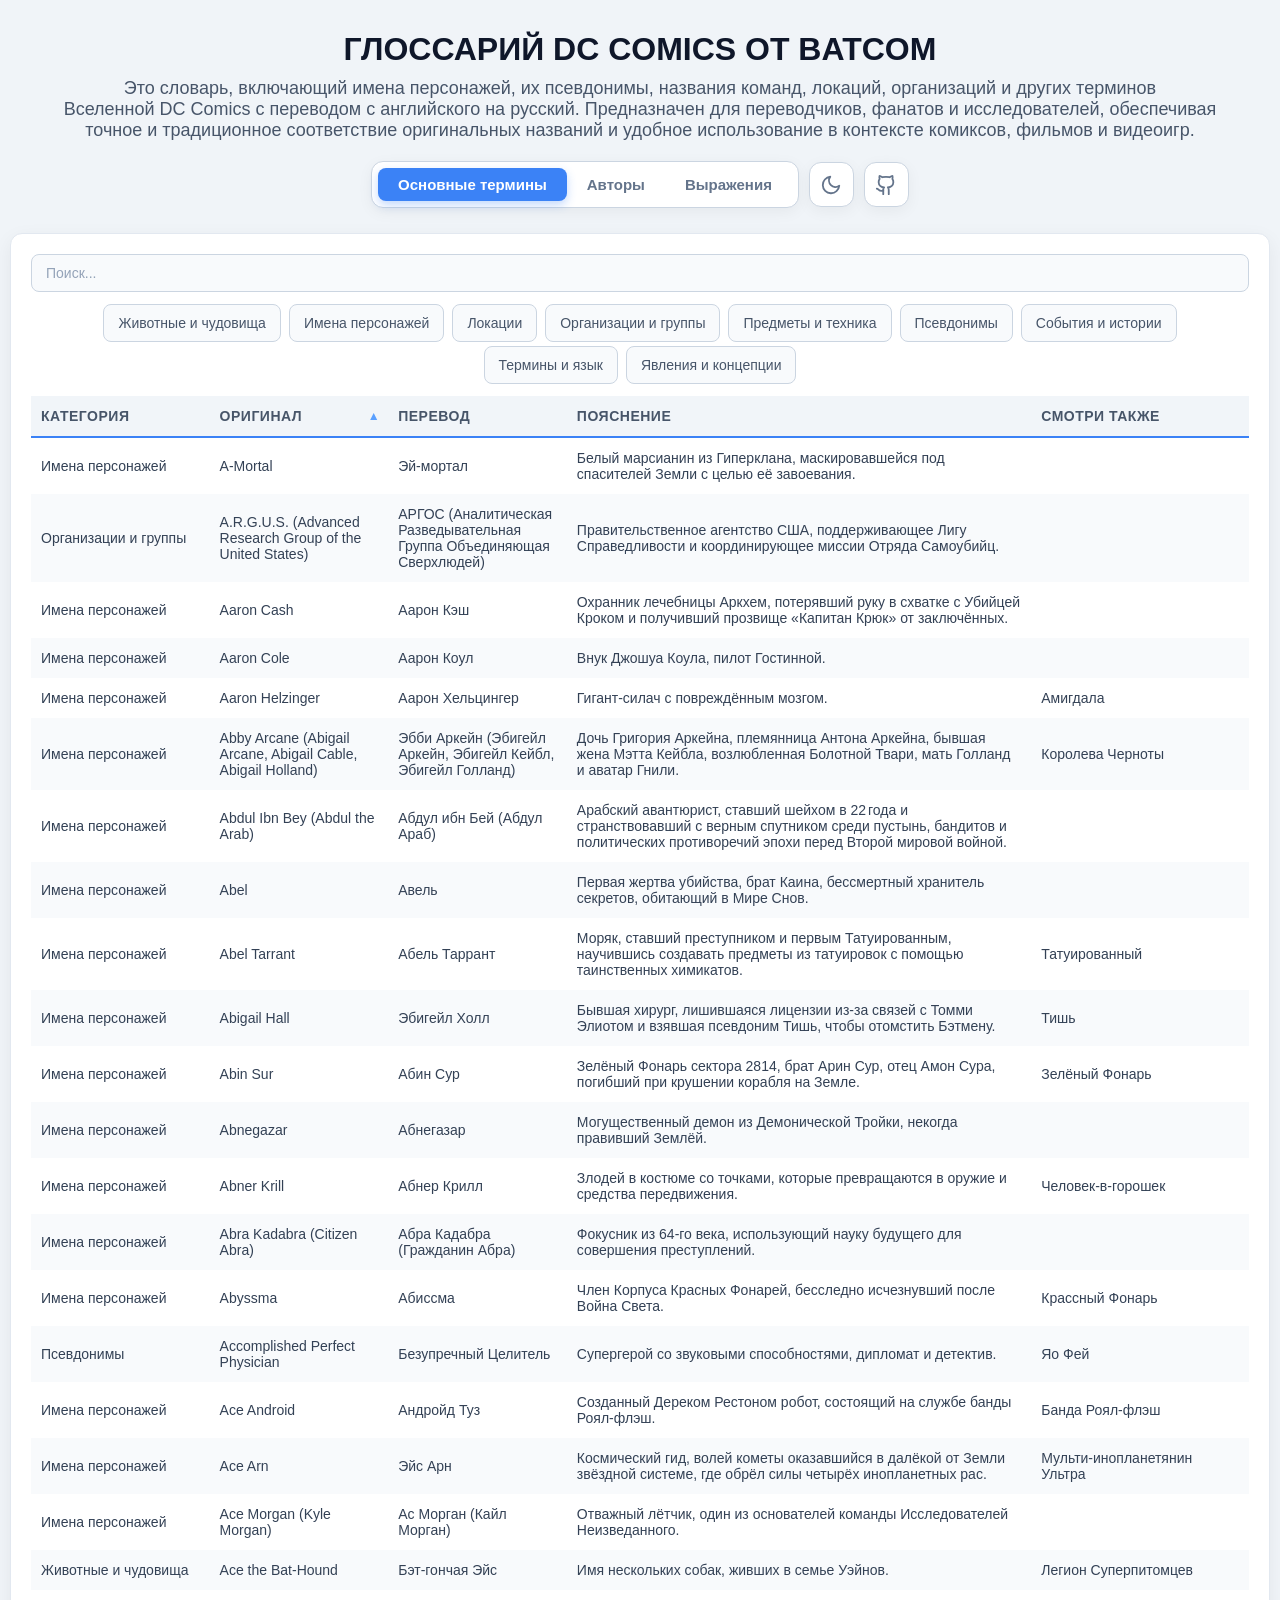
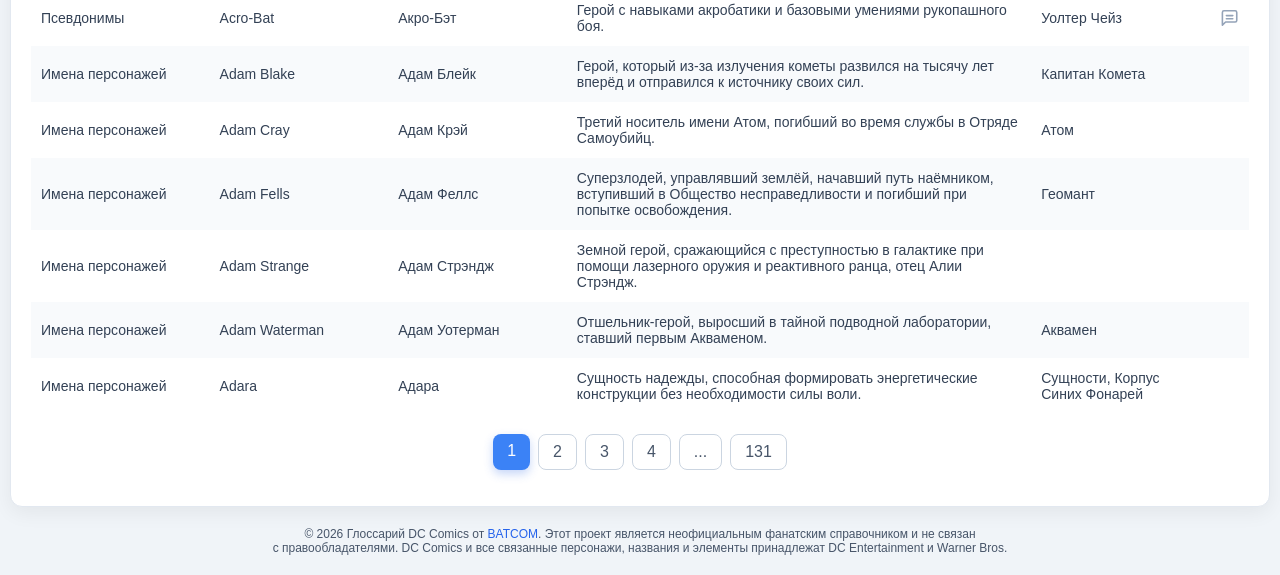
==== index.html @ 6cda02e2 "Update index.html" ====
<!DOCTYPE html>
<html lang="ru">
<head>
<meta charset="UTF-8">
<meta name="viewport" content="width=device-width, initial-scale=1.0">
<meta name="yandex-verification" content="88deb02aa91ca943" />
<title>Глоссарий DC Comics от BATCOM</title>
<link rel="icon" href="assets/favicon.ico" type="image/x-icon">
<link rel="icon" type="image/png" sizes="32x32" href="assets/favicon-32x32.png">
<link rel="icon" type="image/png" sizes="16x16" href="assets/favicon-16x16.png">
<link rel="apple-touch-icon" href="assets/apple-touch-icon.png">
<link rel="stylesheet" href="style.css">

<!-- Yandex.Metrika counter -->
<script type="text/javascript">
    (function(m,e,t,r,i,k,a){
        m[i]=m[i]||function(){(m[i].a=m[i].a||[]).push(arguments)};
        m[i].l=1*new Date();
        for (var j = 0; j < document.scripts.length; j++) {if (document.scripts[j].src === r) { return; }}
        k=e.createElement(t),a=e.getElementsByTagName(t)[0],k.async=1,k.src=r,a.parentNode.insertBefore(k,a)
    })(window, document,'script','https://mc.yandex.ru/metrika/tag.js?id=108489536', 'ym');

    ym(108489536, 'init', {ssr:true, webvisor:true, clickmap:true, referrer: document.referrer, url: location.href, accurateTrackBounce:true, trackLinks:true});
</script>
<noscript><div><img src="https://mc.yandex.ru/watch/108489536" style="position:absolute; left:-9999px;" alt="" /></div></noscript>
<!-- /Yandex.Metrika counter -->

</head>
<body>

<h1>ГЛОССАРИЙ DC COMICS ОТ BATCOM</h1>

<div id="description">
  Это словарь, включающий имена персонажей, их псевдонимы, названия команд, локаций, организаций и других терминов Вселенной DC Comics с переводом с английского на русский. Предназначен для переводчиков, фанатов и исследователей, обеспечивая точное и традиционное соответствие оригинальных названий и удобное использование в контексте комиксов, фильмов и видеоигр.
</div>

<!-- Новые стильные вкладки -->
<!-- Новые стильные вкладки и кнопки действий -->
<div id="tabsMenu">
  <div class="tabs-and-actions">
    <div class="tabs-container">
      <button class="tab-btn active" data-tab="main">Основные термины</button>
      <button class="tab-btn" data-tab="authors">Авторы</button>
      <button class="tab-btn" data-tab="phrases">Выражения</button>
    </div>
    
    <div class="action-buttons">
      <!-- Кнопка смены темы -->
      <button id="themeToggle" class="icon-btn" title="Переключить тему">
        <!-- Иконка будет подставляться через JS -->
      </button>
      
      <!-- Кнопка GitHub -->
      <a href="https://github.com/nik3elge/BATCOM-Glossary-of-DC-Comics" target="_blank" class="icon-btn" title="О проекте на GitHub">
        <svg xmlns="http://www.w3.org/2000/svg" width="22" height="22" viewBox="0 0 24 24" fill="none" stroke="currentColor" stroke-width="2" stroke-linecap="round" stroke-linejoin="round">
          <path d="M15 22v-4a4.8 4.8 0 0 0-1-3.5c3 0 6-2 6-5.5.08-1.25-.27-2.48-1-3.5.28-1.15.28-2.35 0-3.5 0 0-1 0-3 1.5-2.64-.5-5.36-.5-8 0C6 2 5 2 5 2c-.3 1.15-.3 2.35 0 3.5A5.403 5.403 0 0 0 4 9c0 3.5 3 5.5 6 5.5-.39.49-.68 1.05-.85 1.65-.17.6-.22 1.23-.15 1.85v4"/>
          <path d="M9 18c-4.51 2-5-2-7-2"/>
        </svg>
      </a>
    </div>
  </div>
</div>

<!-- Контейнер, который будет перестраиваться с помощью JS -->
<div id="tableContainer">
  <!-- Внутренности будут генерироваться динамически -->
</div>

<div id="popup" class="comment-popup"></div>

<div id="footer">
  © <span id="currentYear"></span> Глоссарий DC Comics от <a href="https://vk.com/nananabatcom" target="_blank">BATCOM</a>. Этот проект является неофициальным фанатским справочником и не связан с правообладателями. DC Comics и все связанные персонажи, названия и элементы принадлежат DC Entertainment и Warner Bros.
</div>

<!-- List.js -->
<script src="js/list.min.js"></script>
<script src="js/table.js"></script>

</body>
</html>
---- style.css ----
/* ===========================
   Общие стили
=========================== */
*,
*::before,
*::after {
  box-sizing: border-box;
}

html {
  overflow-y: scroll;
}

body {
  font-family: 'Inter', sans-serif;
  background-color: #09101d;
  color: #e6eaf3;
  margin: 0;
  padding: 10px;
}

h1 {
  text-align: center;
  margin-bottom: 10px;
  font-weight: 800;
}

#description {
  max-width: 1200px;
  width: fit-content;
  margin: 0 auto 20px auto;
  font-size: 18px;
  font-weight: 500;
  text-align: center;
}

#footer {
  max-width: 800px;
  width: fit-content;
  margin: 20px auto 10px auto;
  font-size: 12px;
  text-align: center;
  color: #8fa4c1;
}

/* ===========================
   Вкладки (меню)
=========================== */
#tabsMenu {
  display: flex;
  flex-direction: column;
  align-items: center;
  margin: 0 0 25px;
}

.tabs-container {
  display: inline-flex;
  background-color: #0f192e;
  border: 1px solid #2d416a;
  border-radius: 12px;
  padding: 6px;
  box-shadow: 0 4px 15px rgba(0,0,0,0.4);
  position: relative;
}

.tab-btn {
  background: transparent;
  color: #8fa4c1;
  border: none;
  padding: 8px 20px;
  font-size: 15px;
  font-family: 'Inter', sans-serif;
  font-weight: 600;
  border-radius: 8px;
  cursor: pointer;
  transition: all 0.3s cubic-bezier(0.4, 0, 0.2, 1);
  position: relative;
  z-index: 1;
}

.tab-btn:hover {
  color: #d6e2ff;
}

.tab-btn.active {
  color: #ffffff;
  background-color: #4178e7;
  box-shadow: 0 4px 10px rgba(65,120,231,0.3);
}

/* ===========================
   Анимация появления таблицы
=========================== */
@keyframes fadeIn {
  from { opacity: 0; transform: translateY(10px); }
  to { opacity: 1; transform: translateY(0); }
}

table {
  animation: fadeIn 1.2s ease forwards;
}

/* ===========================
   Стили ссылок
=========================== */
a {
  color: #5aa0ff;
  text-decoration: none;
  transition: color 0.2s, text-shadow 0.2s;
}

a:hover {
  color: #ffffff;
  text-shadow: 0 0 4px rgba(90,160,255,0.6);
}

a:active {
  color: #4178e7;
}

a:visited {
  color: #8fa4c1;
}

/* ===========================
   Контейнер таблицы
=========================== */
#tableContainer {
  background: #1d2a44;
  padding: 20px;
  border-radius: 12px;
  box-shadow: 0 6px 20px rgba(0,0,0,0.5);
  max-width: 1600px;
  margin: 0 auto;
  overflow-x: auto;
  border: 1px solid rgba(65,120,231,0.1);
}

/* ===========================
   Стили поиска
=========================== */
input.search,
#searchBox {
  margin-bottom: 10px;
  padding: 10px 14px;
  width: 100%;
  font-size: 14px;
  border-radius: 8px;
  border: 1.5px solid #2d416a;
  background-color: #0f192e;
  color: #8fa4c1;
  outline: none;
  transition: border 0.2s, box-shadow 0.2s, background 0.2s;
}

input.search::placeholder,
#searchBox::placeholder {
  color: #8fa4c1;
}

input.search:focus,
#searchBox:focus {
  border-color: #4178e7;
  box-shadow: 0 0 0 2px rgba(65,120,231,0.15);
  background-color: #1d2a44;
}

/* ===========================
   Стили фильтров-кнопок
=========================== */
#categoryButtons {
  margin-bottom: 10px;
  text-align: center;
}
.category-btn {
  display: inline-block; 
  margin: 2px 4px;
  padding: 10px 14px;
  border: 1.5px solid #2d416a;
  border-radius: 8px;
  background-color: #0f192e;
  color: #8fa4c1;
  cursor: pointer;
  transition: all 0.2s;
  font-size: 14px;
}
.category-btn.active {
  background-color: #4178e7;
  color: #ffffff;
}
.category-btn:hover {
  background-color: #4178e7;
  color: #ffffff;
}

/* ===========================
   Стиль ячеек-комментариев и кнопок "Проверка"
=========================== */
.comment-cell {
  padding: 0;
  height: 100%;
  display: flex;
  justify-content: center;
  align-items: center;
  cursor: pointer;
  color: #d6e2ff;
}
.comment-cell:hover {
  color: #5aa0ff;
  transform: scale(1.1);
}
.comment-cell:active {
  color: #0f192e;
}
.comment-cell svg { pointer-events: none; }

.comment-popup {
  display: none;
  position: absolute;
  z-index: 100;
  max-width: 400px;
  background: #0f192e;
  color: #d6e2ff;
  padding: 12px 14px;
  border-radius: 12px;
  box-shadow: 0 6px 20px rgba(0,0,0,0.5);
  font-size: 14px;
  line-height: 1.4;
  word-wrap: break-word;
}

.Проверка { padding: 0; }
.Проверка .check-btn {
  display: flex;
  justify-content: center;
  align-items: center;
  height: 100%;
  width: 100%;
  color: #d6e2ff;
  cursor: pointer;
  transition: color 0.2s, transform 0.15s;
}
.Проверка .check-btn:visited,
.Проверка .check-btn:focus { color: #d6e2ff; }
.Проверка .check-btn:hover { color: #5aa0ff; transform: scale(1.1); }
.Проверка .check-btn:active { color: #0f192e; transform: scale(0.95); }
.Проверка .check-btn svg { pointer-events: none; }

/* ===========================
   Таблица
=========================== */
table {
  width: 100%;
  border-collapse: separate;
  border-spacing: 0;
  font-size: 14px;
  table-layout: fixed;
}

th, td {
  padding: 12px 10px;
  text-align: left;
  white-space: normal;
  word-break: break-word;
}

td { color: #d6e2ff; }

tbody tr {
  border-bottom: 1px solid rgba(255,255,255,0.05);
  transition: background-color 0.2s, transform 0.15s, box-shadow 0.2s;
}

tbody tr:nth-child(odd) { background-color: #1d2a44; }
tbody tr:nth-child(even) { background-color: #1b2740; }
tbody tr:hover { background-color: #24345c; transform: scale(1.003); }

table thead th {
  background-color: #0f192e;
  color: #f2f6ff;
  font-weight: 700;
  text-transform: uppercase;
  letter-spacing: 0.5px;
  border-bottom: 2px solid #4178e7;
  cursor: pointer;
  position: relative;
  transition: background-color 0.2s;
}
table thead th:hover { background-color: #1d2a44; }
th.sorted-asc::after,
th.sorted-desc::after {
  position: absolute;
  right: 8px;
  top: 50%;
  transform: translateY(-50%);
  font-size: 12px;
  color: #5aa0ff;
}
th.sorted-asc::after { content: "▲"; }
th.sorted-desc::after { content: "▼"; }

/* ===========================
   Пагинация
=========================== */
ul.pagination {
  list-style: none;
  padding: 0;
  display: flex;
  gap: 8px;
  justify-content: center;
  flex-wrap: wrap;
  margin-top: 20px;
}
ul.pagination li {
  cursor: pointer;
  padding: 8px 14px;
  border-radius: 8px;
  border: 1px solid #2d416a;
  background-color: #1d2a44;
  color: #e6eaf3;
  font-weight: 500;
  transition: all 0.2s ease;
  display: inline-block;
}
ul.pagination li a {
  display: block;
  width: 100%;
  height: 100%;
  color: inherit;
  text-decoration: none;
  text-align: center;
}
ul.pagination li:hover {
  background-color: #2d416a;
  border-color: #4178e7;
  color: #ffffff;
}
ul.pagination li.active {
  background-color: #4178e7;
  color: #ffffff;
  border: none;
  box-shadow: 0 4px 10px rgba(65,120,231,0.3);
}

/* ===========================
   Кнопки иконок
=========================== */
.tabs-and-actions {
  display: flex;
  gap: 10px;
  align-items: center;
  flex-wrap: wrap;
  justify-content: center;
}

.action-buttons {
  display: flex;
  gap: 10px;
}

.icon-btn {
  display: flex;
  align-items: center;
  justify-content: center;
  width: 45px;
  height: 45px;
  border-radius: 12px;
  background-color: #0f192e;
  border: 1px solid #2d416a;
  color: #8fa4c1;
  cursor: pointer;
}

.icon-btn:hover {
  color: #d6e2ff;
  background-color: #1d2a44;
  box-shadow: 0 4px 10px rgba(65,120,231,0.2);
}

/* ===========================
   Плавное переключение темы
=========================== */
body, #tableContainer, .tabs-container, .icon-btn, input.search, #searchBox, .comment-popup {
  transition: background-color 0.4s ease, color 0.5s ease, border-color 0.5s ease, box-shadow 0.5s ease;
}

/* ===========================
   СВЕТЛАЯ ТЕМА (Modern Light Mode)
=========================== */
body.light-theme { background-color: #f0f4f8; color: #1e293b; }
body.light-theme h1 { color: #0f172a; }
body.light-theme #description, body.light-theme #footer { color: #475569; }

body.light-theme .tabs-container { background-color: #ffffff; border-color: #cbd5e1; box-shadow: 0 4px 15px rgba(0,0,0,0.05); }
body.light-theme .tab-btn { color: #64748b; }
body.light-theme .tab-btn:hover { color: #3b82f6; }
body.light-theme .tab-btn.active { background-color: #3b82f6; color: #ffffff; box-shadow: 0 4px 10px rgba(59,130,246,0.3); }

body.light-theme .icon-btn { background-color: #ffffff; border-color: #cbd5e1; color: #64748b; box-shadow: 0 4px 15px rgba(0,0,0,0.05); }
body.light-theme .icon-btn:hover { color: #3b82f6; background-color: #f8fafc; }

body.light-theme #tableContainer { background-color: #ffffff; border-color: #e2e8f0; box-shadow: 0 6px 20px rgba(0,0,0,0.06); }

body.light-theme input.search, body.light-theme #searchBox { background-color: #f8fafc; border-color: #cbd5e1; color: #1e293b; }
body.light-theme input.search::placeholder, body.light-theme #searchBox::placeholder { color: #94a3b8; }
body.light-theme input.search:focus, body.light-theme #searchBox:focus { background-color: #ffffff; border-color: #3b82f6; box-shadow: 0 0 0 3px rgba(59,130,246,0.15); }

body.light-theme .category-btn { background-color: #f8fafc; border-color: #cbd5e1; color: #475569; }
body.light-theme .category-btn:hover { background-color: #e2e8f0; color: #0f172a; }
body.light-theme .category-btn.active { background-color: #3b82f6; color: #ffffff; border-color: #3b82f6; }

body.light-theme table thead th { background-color: #f1f5f9; color: #475569; border-bottom: 2px solid #3b82f6; }
body.light-theme table thead th:hover { background-color: #e2e8f0; }

body.light-theme td { color: #334155; }
body.light-theme tbody tr { border-bottom: 1px solid #e2e8f0; }
body.light-theme tbody tr:nth-child(odd) { background-color: #ffffff; }
body.light-theme tbody tr:nth-child(even) { background-color: #f8fafc; }
body.light-theme tbody tr:hover { background-color: #eff6ff; }

body.light-theme a { color: #2563eb; }
body.light-theme a:hover { color: #1d4ed8; text-shadow: none; }

body.light-theme .comment-cell, body.light-theme .Проверка .check-btn { color: #94a3b8; }
body.light-theme .comment-cell:hover, body.light-theme .Проверка .check-btn:hover { color: #3b82f6; }

body.light-theme .comment-popup { background-color: #ffffff; color: #1e293b; border: 1px solid #e2e8f0; box-shadow: 0 10px 25px rgba(0,0,0,0.1); }

body.light-theme ul.pagination li { background-color: #ffffff; border-color: #cbd5e1; color: #475569; }
body.light-theme ul.pagination li:hover { background-color: #f1f5f9; color: #0f172a; }
body.light-theme ul.pagination li.active { background-color: #3b82f6; color: #ffffff; border-color: #3b82f6; }

/* ===========================
   МОБИЛЬНАЯ ВЕРСИЯ (Адаптация)
=========================== */
@media (max-width: 768px) {
  body {
    padding: 10px 5px; 
  }
  
  h1 {
    margin-bottom: 10px;
	font-size: clamp(16px, 8vw, 36px);
  }
  
  #description {
    font-size: clamp(15px, 3vw, 20px);
    margin-bottom: 15px;
    padding: 0 25px;
	text-align: justify;
  }
  
  #footer {
    font-size: clamp(13px, 2vw, 15px);
    margin: 0px 20px 20px 20px;
  }

  input.search, #searchBox {
    font-size: 16px;
    padding: 12px;
  }

  .tabs-container {
    flex-direction: column; /* В колонку */
    width: 100%;
    gap: 5px;
  }
  
  .tab-btn {
    width: 100%;
    text-align: center;
    padding: 12px;
  }
  
  #tableContainer {
    padding: 5px;
    background: transparent;
    border: none;
    box-shadow: none;
  }

  #categoryButtons {
    display: flex;
    flex-wrap: wrap;
    justify-content: center;
    gap: 6px;
  }
  .category-btn {
    margin: 0;
    flex: 1 1 calc(50% - 6px);
    padding: 12px 10px;
  }

  table, tbody, th, td, tr {
    display: block;
    width: 100%;
  }

  thead { display: none; }

  tbody tr {
    display: flex;
    flex-direction: column;
    margin-bottom: 20px;
    border-radius: 12px;
    border: 1px solid rgba(65, 120, 231, 0.2);
    box-shadow: 0 4px 15px rgba(0,0,0,0.25);
    background-color: #1d2a44;
    overflow: hidden;
    padding: 0;
  }

  tbody tr:nth-child(even),
  tbody tr:nth-child(odd) {
    background-color: #1d2a44;
  }

  tbody tr:hover {
    transform: none;
  }

  /* Скрываем пустые ячейки */
  tbody td:empty {
    display: none;
  }

  td {
    display: flex;
    flex-direction: column;
    align-items: flex-start;
    padding: 12px 16px;
    text-align: left;
    gap: 4px;
    border-bottom: none;
    border-top: 1px solid rgba(255, 255, 255, 0.05);
  }

  /* ИСПРАВЛЕНИЕ: Возвращаем отступы ячейкам, у которых в ПК-версии стоит padding: 0 */
  td.Проверка,
  td.Комментарий {
    padding: 12px 16px;
  }

  td:first-child { 
    border-top: none; 
  }

  td::before {
    content: attr(data-label);
    font-size: 11px;
    font-weight: 600;
    text-transform: uppercase;
    color: #8fa4c1;
    letter-spacing: 0.5px;
  }

  td[data-label="Смотри_также"]::before {
    content: "Смотри также";
  }

  /* Комментарий остается в виде строки (Лейбл слева, иконка справа) */
  td.Комментарий {
    flex-direction: row;
    justify-content: space-between;
    align-items: center;
  }

  td.Комментарий::before {
    margin-bottom: 0;
  }

  .comment-cell { 
    width: auto;
    justify-content: flex-end; 
  }

  /* ИСПРАВЛЕНИЕ: Проверка (Ютуб) теперь идет как обычный текст — снизу и строго по левому краю */
  .Проверка .check-btn {
    width: auto;
    height: auto;
    justify-content: flex-start; /* Прижимаем влево */
  }

  /* Модальное окно комментария */
  .comment-popup {
    position: fixed !important; 
    top: 50% !important;
    left: 15px !important;     
    right: 15px !important;    
    width: auto !important;
    max-width: none !important;
    transform: translateY(-50%) !important;
    z-index: 9999 !important;
    box-shadow: 0 10px 40px rgba(0,0,0,0.8) !important;
    padding: 16px 20px;
    font-size: 15px;
  }

  /* Светлая тема для мобильной версии */
  body.light-theme .tabs-container {
    background-color: #ffffff;
  }
  
  body.light-theme tbody tr {
    background-color: #ffffff;
    box-shadow: 0 4px 15px rgba(0,0,0,0.06);
    border: 1px solid #cbd5e1;
  }
  
  body.light-theme #tableContainer {
    padding: 5px;
    background: transparent;
    border: none;
    box-shadow: none;
  }
  
  body.light-theme tbody tr:nth-child(even),
  body.light-theme tbody tr:nth-child(odd) {
    background-color: #ffffff;
  }
  
  body.light-theme td { 
    border-bottom: none; 
    border-top: 1px solid #f1f5f9; 
  }
  
  body.light-theme td:first-child {
    border-top: none;
  }
  
  body.light-theme td::before { color: #64748b; }

  body.light-theme .comment-popup {
    background-color: #ffffff;
    box-shadow: 0 10px 40px rgba(0,0,0,0.2) !important;
  }
}
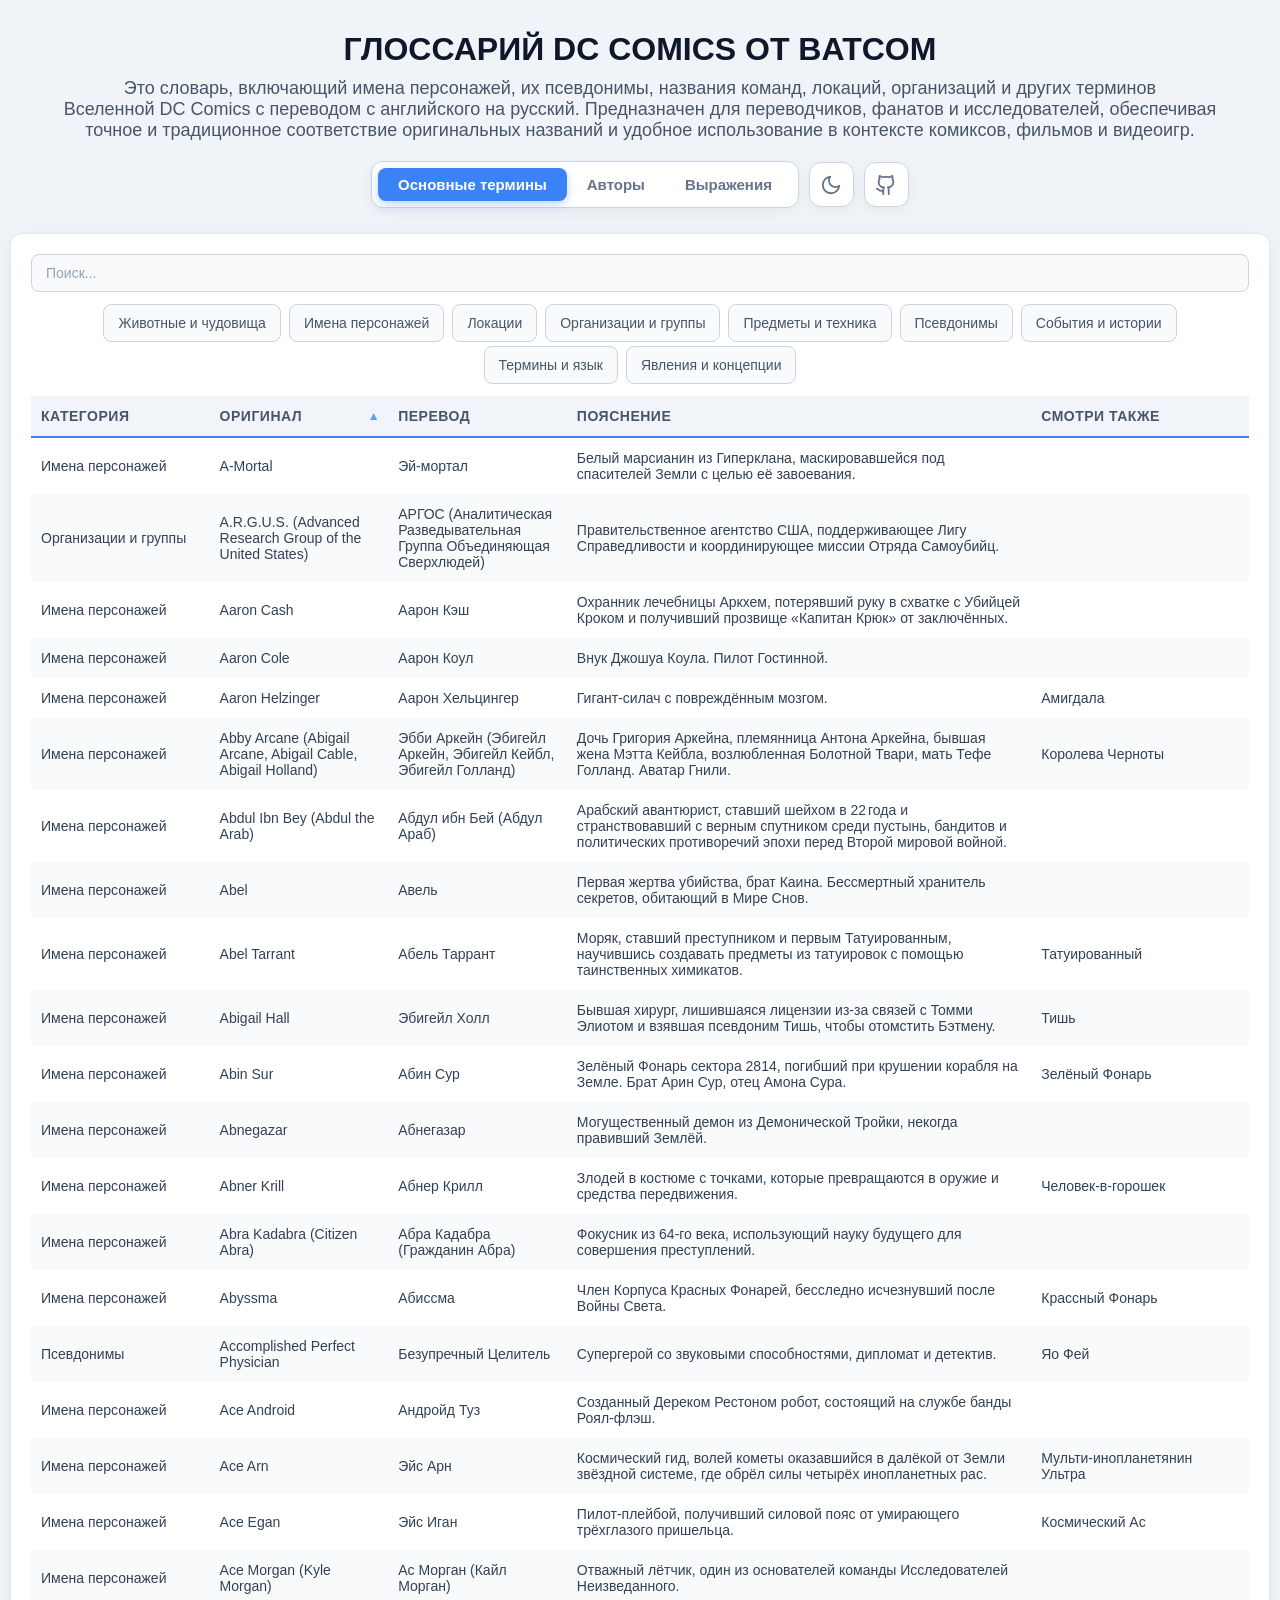
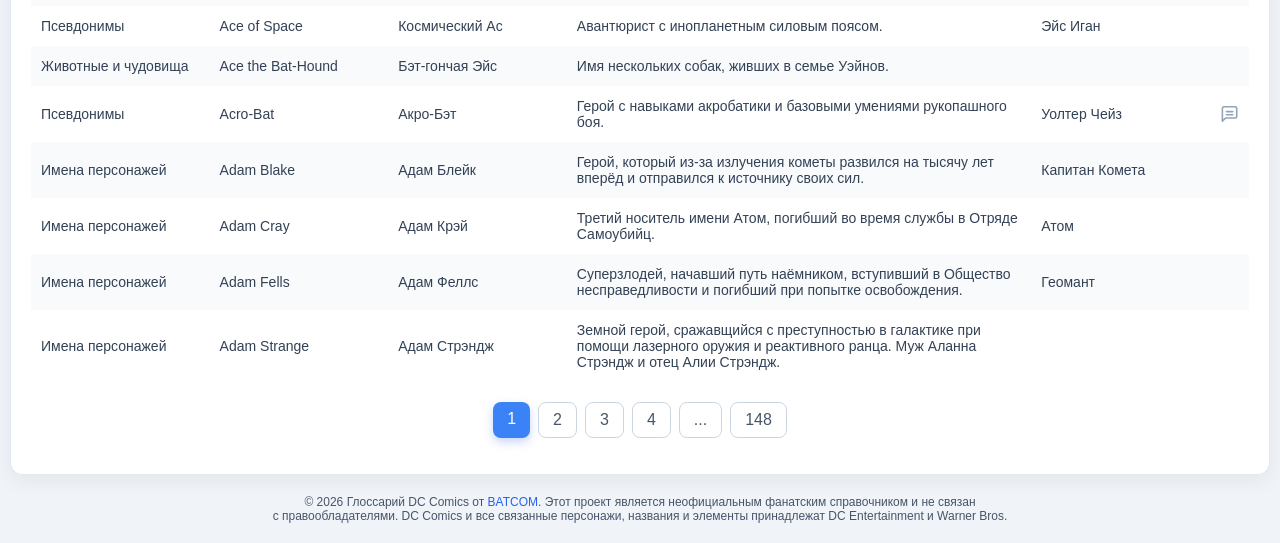
==== commit 7572880b: "Update index.html" ====
--- a/index.html
+++ b/index.html
@@ -4,11 +4,15 @@
 <meta charset="UTF-8">
 <meta name="viewport" content="width=device-width, initial-scale=1.0">
 <meta name="yandex-verification" content="88deb02aa91ca943" />
+<meta name="keywords" content="глоссарий DC Comics, словарь DC Comics, термины DC Comics, перевод DC Comics, DC Universe словарь, глоссарий комиксов DC, как перевести DC, справочник DC Comics, локализация DC Comics, официальный перевод DC, DC Comics терминология">
+<meta name="description" content="Полный глоссарий и словарь терминов Вселенной DC Comics — удобный справочник по именам персонажей, их псевдонимы, названия команд, локаций, команд и организаций с переводом с английского на русский. Словарь предназначен для переводчиков, фанатов и исследователей и стремится обеспечить единообразие и удобство использования терминологии в контексте комиксов, фильмов и видеоигр DC Comics.">
 <title>Глоссарий DC Comics от BATCOM</title>
-<link rel="icon" href="assets/favicon.ico" type="image/x-icon">
-<link rel="icon" type="image/png" sizes="32x32" href="assets/favicon-32x32.png">
-<link rel="icon" type="image/png" sizes="16x16" href="assets/favicon-16x16.png">
-<link rel="apple-touch-icon" href="assets/apple-touch-icon.png">
+<link rel="icon" type="image/png" href="/assets/favicon-96x96.png" sizes="96x96" />
+<link rel="icon" type="image/svg+xml" href="/assets/favicon.svg" />
+<link rel="shortcut icon" href="/assets/favicon.ico" />
+<link rel="apple-touch-icon" sizes="180x180" href="/assets/apple-touch-icon.png" />
+<meta name="apple-mobile-web-app-title" content="Глоссарий DC Comics от BATCOM" />
+<link rel="manifest" href="/assets/site.webmanifest" />
 <link rel="stylesheet" href="style.css">
 
 <!-- Yandex.Metrika counter -->
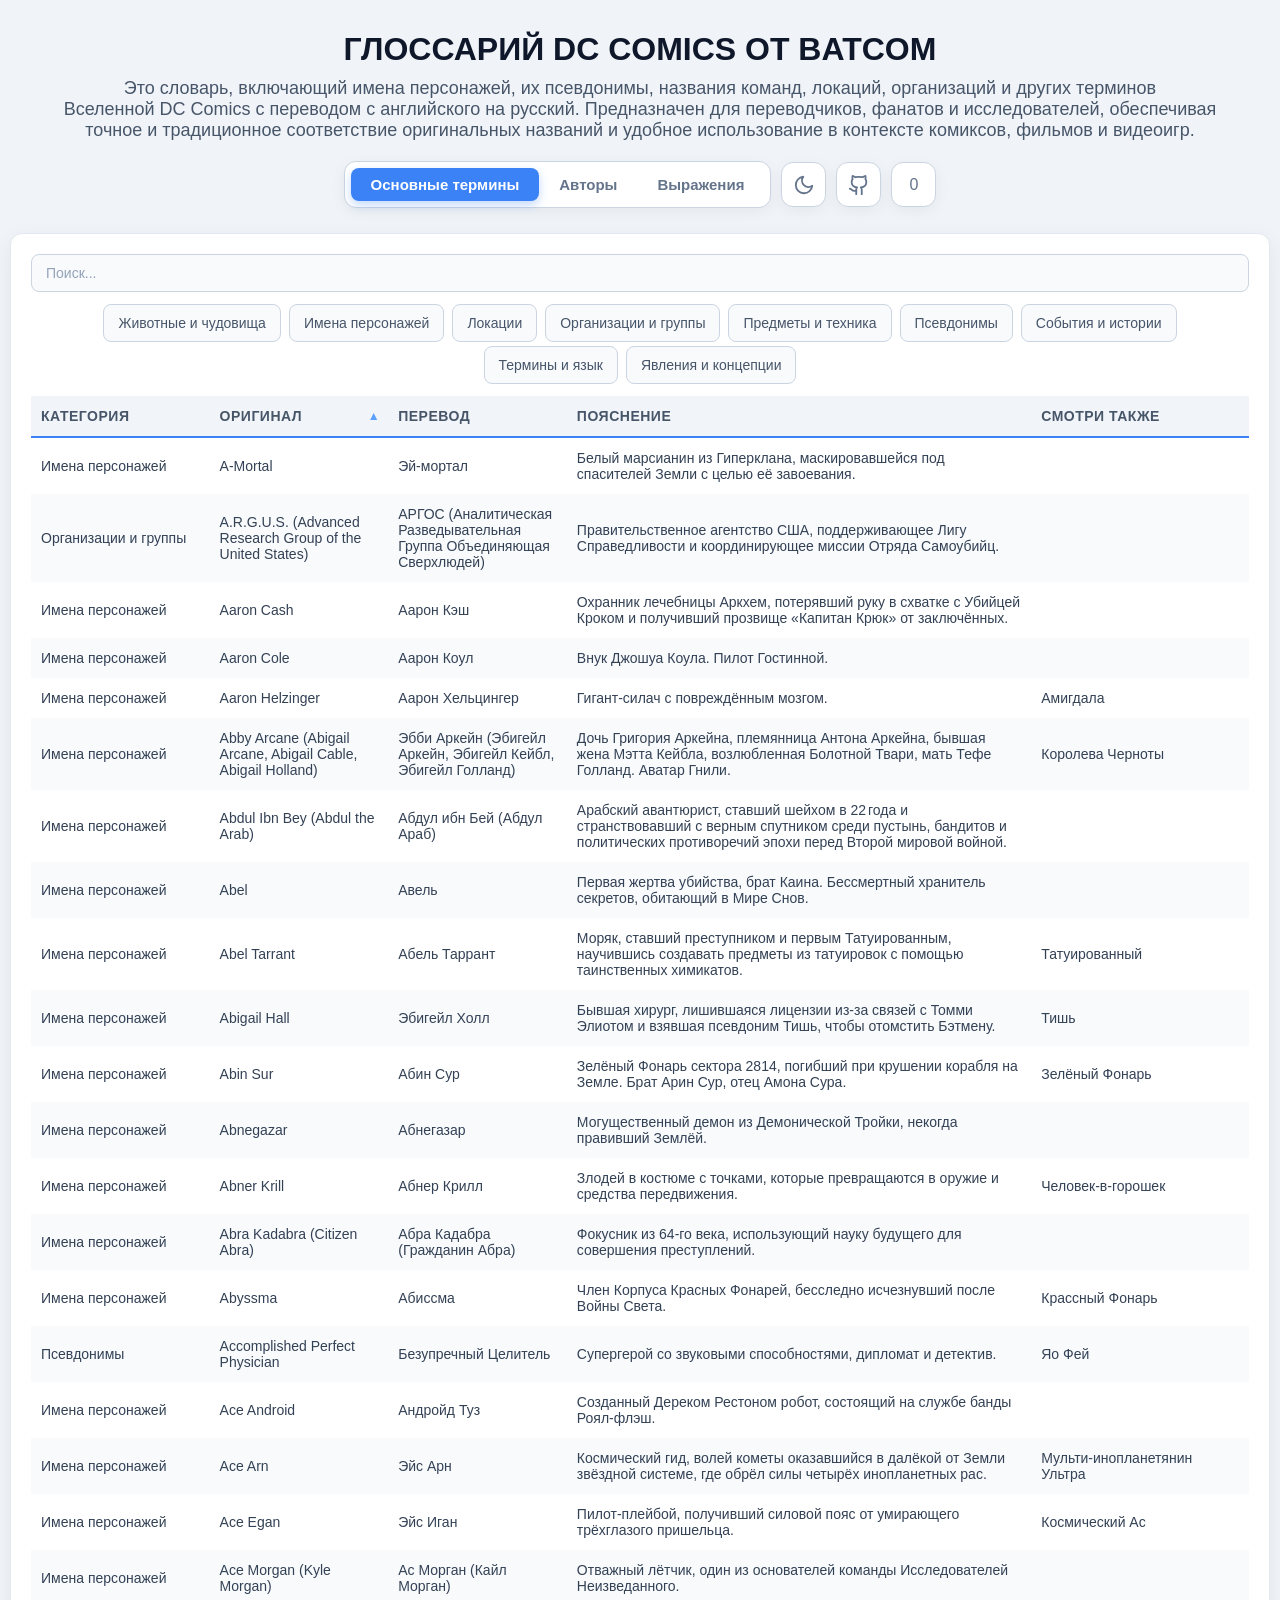
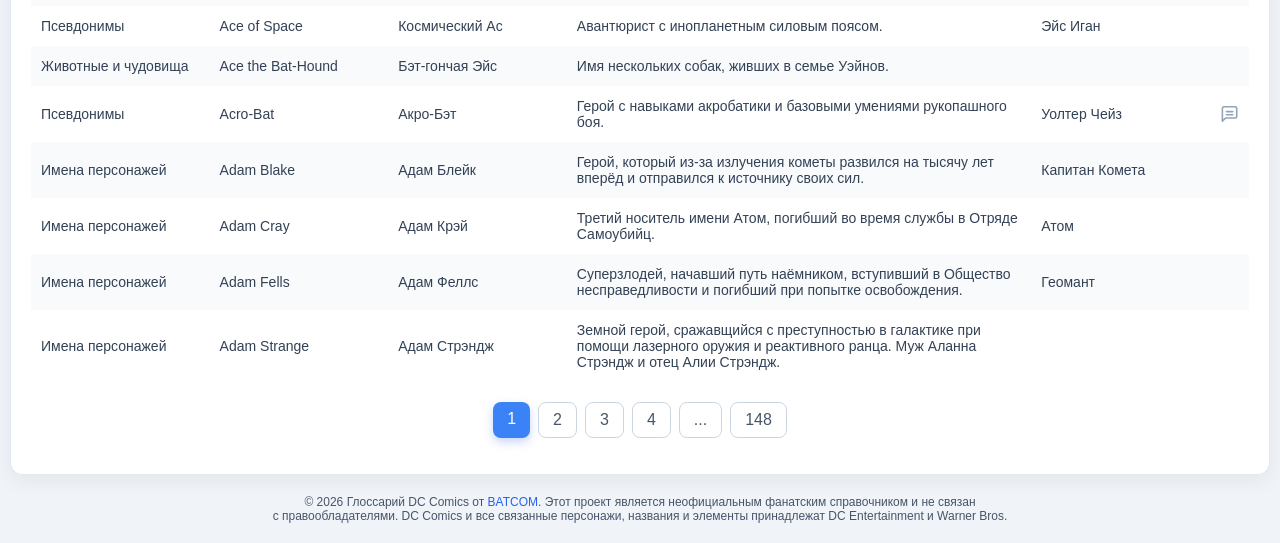
==== commit 489ecde4: "Update index.html" ====
--- a/index.html
+++ b/index.html
@@ -32,9 +32,9 @@
 </head>
 <body>
 
-<h1>ГЛОССАРИЙ DC COMICS ОТ BATCOM</h1>
+<h1 id="mainTitle" style="cursor: pointer;" title="Показать описание">ГЛОССАРИЙ DC COMICS ОТ BATCOM</h1>
 
-<div id="description">
+<div id="description" class="clickable" title="Скрыть описание">
   Это словарь, включающий имена персонажей, их псевдонимы, названия команд, локаций, организаций и других терминов Вселенной DC Comics с переводом с английского на русский. Предназначен для переводчиков, фанатов и исследователей, обеспечивая точное и традиционное соответствие оригинальных названий и удобное использование в контексте комиксов, фильмов и видеоигр.
 </div>
 
@@ -49,18 +49,18 @@
     </div>
     
     <div class="action-buttons">
-      <!-- Кнопка смены темы -->
-      <button id="themeToggle" class="icon-btn" title="Переключить тему">
-        <!-- Иконка будет подставляться через JS -->
-      </button>
+      <button id="themeToggle" class="icon-btn" title="Переключить тему"></button>
       
-      <!-- Кнопка GitHub -->
       <a href="https://github.com/nik3elge/BATCOM-Glossary-of-DC-Comics" target="_blank" class="icon-btn" title="О проекте на GitHub">
         <svg xmlns="http://www.w3.org/2000/svg" width="22" height="22" viewBox="0 0 24 24" fill="none" stroke="currentColor" stroke-width="2" stroke-linecap="round" stroke-linejoin="round">
           <path d="M15 22v-4a4.8 4.8 0 0 0-1-3.5c3 0 6-2 6-5.5.08-1.25-.27-2.48-1-3.5.28-1.15.28-2.35 0-3.5 0 0-1 0-3 1.5-2.64-.5-5.36-.5-8 0C6 2 5 2 5 2c-.3 1.15-.3 2.35 0 3.5A5.403 5.403 0 0 0 4 9c0 3.5 3 5.5 6 5.5-.39.49-.68 1.05-.85 1.65-.17.6-.22 1.23-.15 1.85v4"/>
           <path d="M9 18c-4.51 2-5-2-7-2"/>
         </svg>
       </a>
+
+      <div id="recordsCounter" class="icon-btn counter-btn" title="Количество записей на вкладке">
+        <span id="counterValue">0</span>
+      </div>
     </div>
   </div>
 </div>
--- a/style.css
+++ b/style.css
@@ -635,3 +635,35 @@
     box-shadow: 0 10px 40px rgba(0,0,0,0.2) !important;
   }
 }
+
+/* Интерактивный заголовок и описание */
+#mainTitle {
+  cursor: pointer;
+  transition: opacity 0.2s ease;
+}
+
+#mainTitle:hover {
+  opacity: 0.8;
+}
+
+#description {
+  cursor: pointer;
+  transition: opacity 0.3s ease, max-height 0.3s ease, margin 0.3s ease;
+  overflow: hidden;
+  max-height: 200px; /* Достаточная высота для плавного раскрытия */
+}
+
+#description:hover {
+  opacity: 0.7;
+}
+
+/* Класс для скрытия описания */
+#description.hidden {
+  opacity: 0;
+  max-height: 0;
+  margin-top: 0;
+  margin-bottom: 0;
+  padding-top: 0;
+  padding-bottom: 0;
+  pointer-events: none; /* Чтобы нельзя было кликнуть по скрытому элементу */
+}
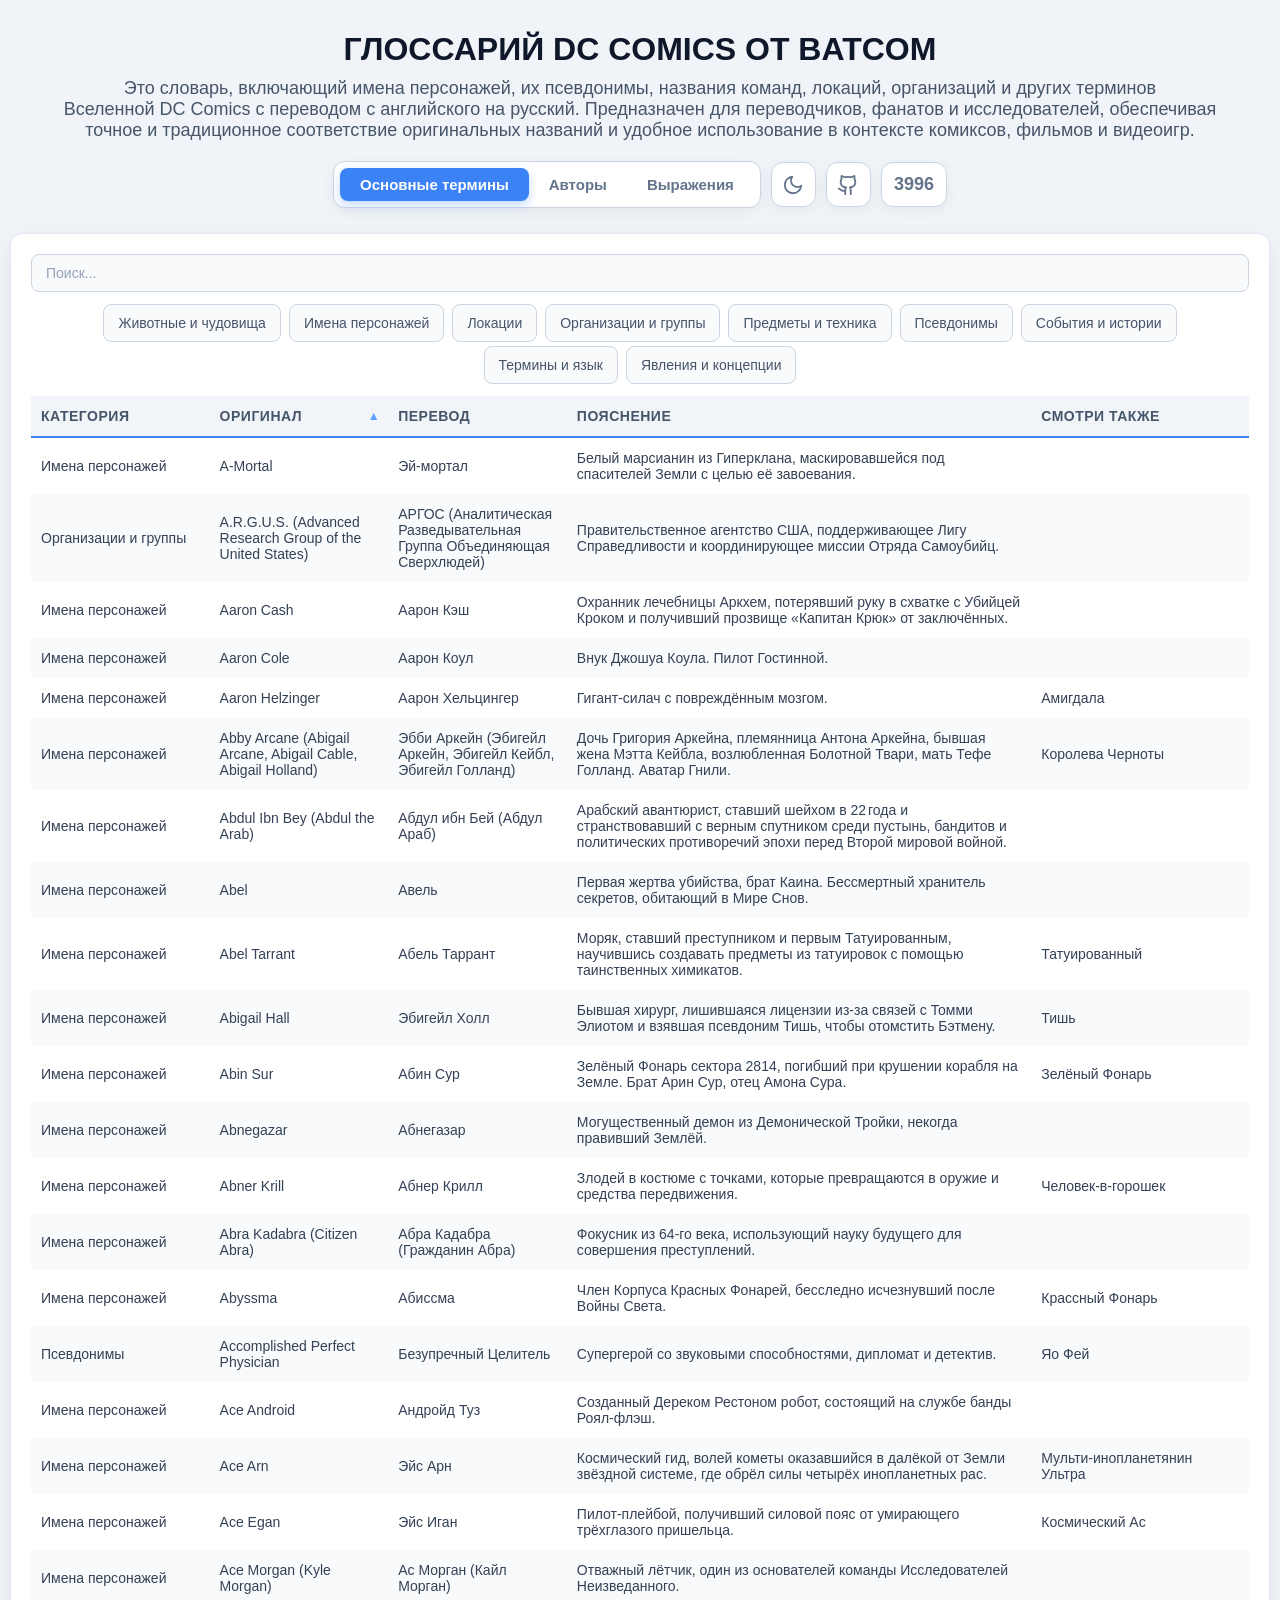
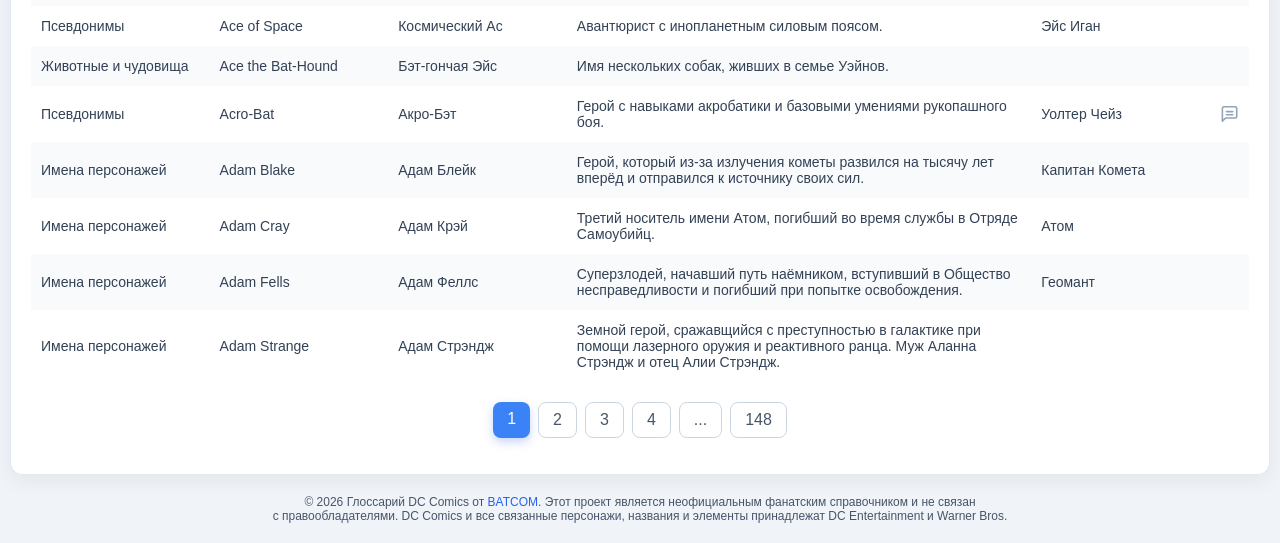
==== commit 800bdc73: "Update index.html" ====
--- a/index.html
+++ b/index.html
@@ -38,7 +38,6 @@
   Это словарь, включающий имена персонажей, их псевдонимы, названия команд, локаций, организаций и других терминов Вселенной DC Comics с переводом с английского на русский. Предназначен для переводчиков, фанатов и исследователей, обеспечивая точное и традиционное соответствие оригинальных названий и удобное использование в контексте комиксов, фильмов и видеоигр.
 </div>
 
-<!-- Новые стильные вкладки -->
 <!-- Новые стильные вкладки и кнопки действий -->
 <div id="tabsMenu">
   <div class="tabs-and-actions">
--- a/style.css
+++ b/style.css
@@ -94,10 +94,6 @@
 @keyframes fadeIn {
   from { opacity: 0; transform: translateY(10px); }
   to { opacity: 1; transform: translateY(0); }
-}
-
-table {
-  animation: fadeIn 1.2s ease forwards;
 }
 
 /* ===========================
@@ -255,6 +251,7 @@
   border-spacing: 0;
   font-size: 14px;
   table-layout: fixed;
+  animation: fadeIn 1.2s ease forwards;
 }
 
 th, td {
@@ -634,7 +631,7 @@
     background-color: #ffffff;
     box-shadow: 0 10px 40px rgba(0,0,0,0.2) !important;
   }
-}
+} /* Вот эта скобка закрывает @media */
 
 /* Интерактивный заголовок и описание */
 #mainTitle {
@@ -650,14 +647,13 @@
   cursor: pointer;
   transition: opacity 0.3s ease, max-height 0.3s ease, margin 0.3s ease;
   overflow: hidden;
-  max-height: 200px; /* Достаточная высота для плавного раскрытия */
+  max-height: 200px;
 }
 
 #description:hover {
   opacity: 0.7;
 }
 
-/* Класс для скрытия описания */
 #description.hidden {
   opacity: 0;
   max-height: 0;
@@ -665,5 +661,16 @@
   margin-bottom: 0;
   padding-top: 0;
   padding-bottom: 0;
-  pointer-events: none; /* Чтобы нельзя было кликнуть по скрытому элементу */
-}
+  pointer-events: none;
+}
+
+/* Счетчик записей в меню */
+.counter-btn {
+  width: auto !important;
+  padding: 0 12px;
+  min-width: 45px;
+  font-weight: 600;
+  font-size: 18px;
+  user-select: none;
+  cursor: default;
+}
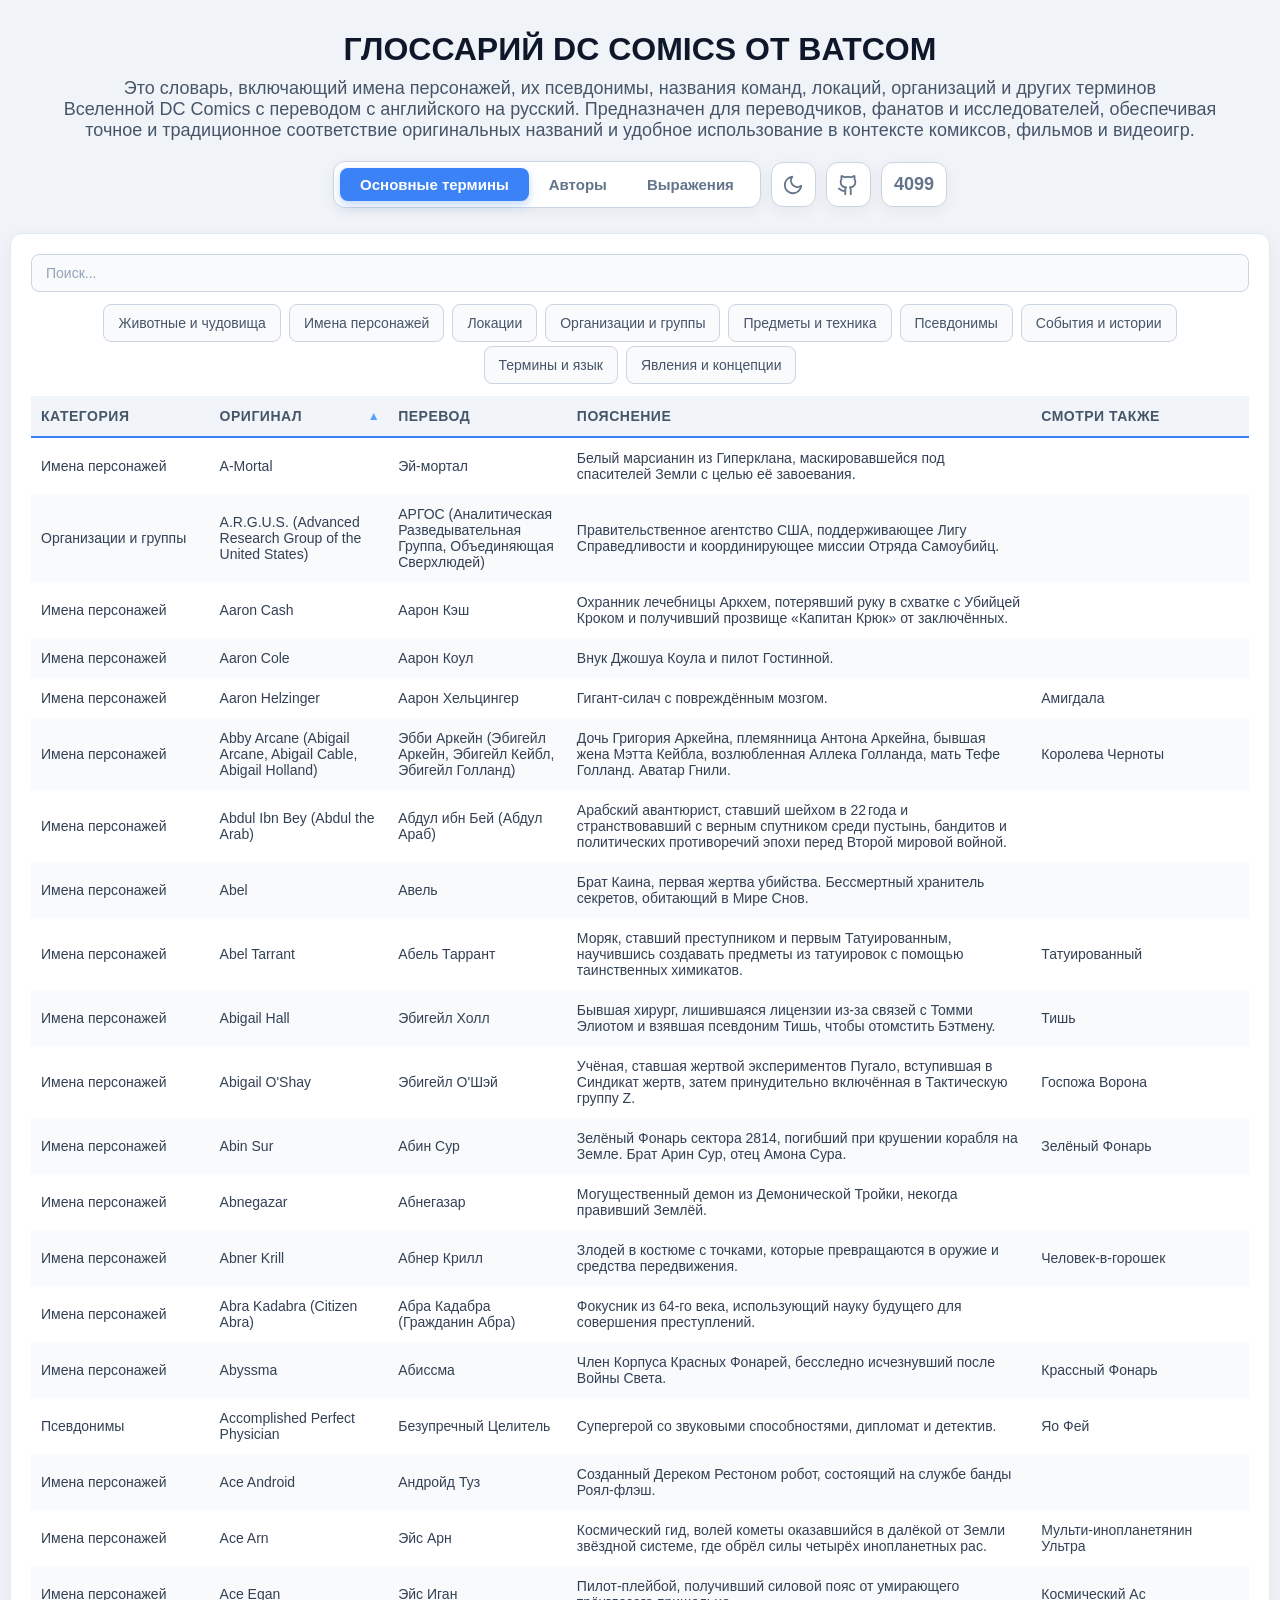
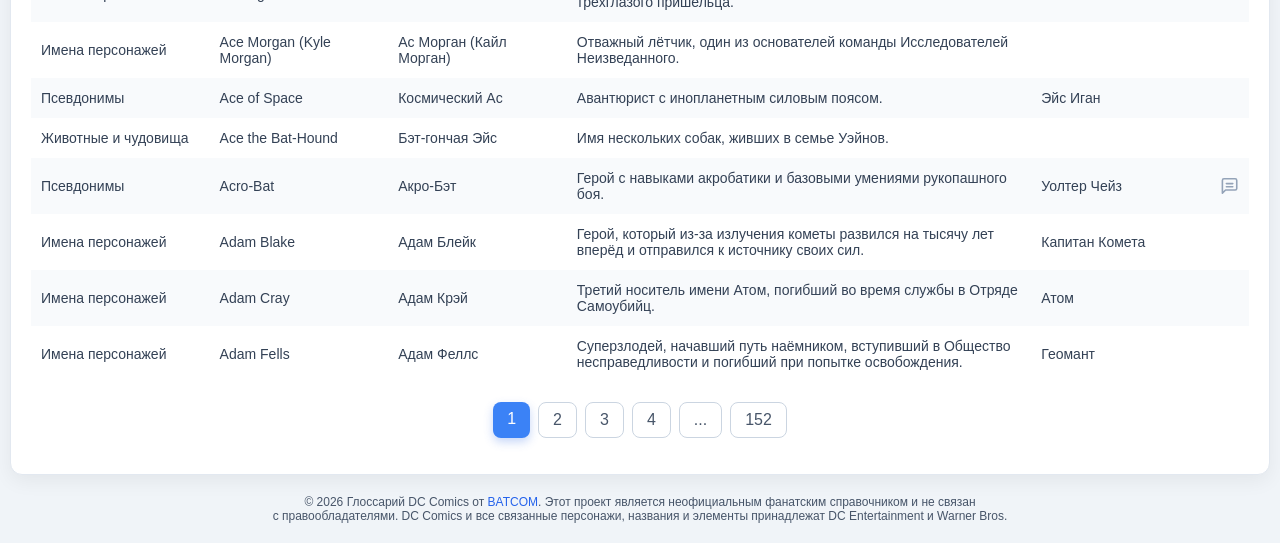
==== commit a321bbbf: "Update GitHub project link title in index.html" ====
--- a/index.html
+++ b/index.html
@@ -50,7 +50,7 @@
     <div class="action-buttons">
       <button id="themeToggle" class="icon-btn" title="Переключить тему"></button>
       
-      <a href="https://github.com/nik3elge/BATCOM-Glossary-of-DC-Comics" target="_blank" class="icon-btn" title="О проекте на GitHub">
+      <a href="https://github.com/nik3elge/BATCOM-Glossary-of-DC-Comics" target="_blank" class="icon-btn" title="Проект на GitHub">
         <svg xmlns="http://www.w3.org/2000/svg" width="22" height="22" viewBox="0 0 24 24" fill="none" stroke="currentColor" stroke-width="2" stroke-linecap="round" stroke-linejoin="round">
           <path d="M15 22v-4a4.8 4.8 0 0 0-1-3.5c3 0 6-2 6-5.5.08-1.25-.27-2.48-1-3.5.28-1.15.28-2.35 0-3.5 0 0-1 0-3 1.5-2.64-.5-5.36-.5-8 0C6 2 5 2 5 2c-.3 1.15-.3 2.35 0 3.5A5.403 5.403 0 0 0 4 9c0 3.5 3 5.5 6 5.5-.39.49-.68 1.05-.85 1.65-.17.6-.22 1.23-.15 1.85v4"/>
           <path d="M9 18c-4.51 2-5-2-7-2"/>
